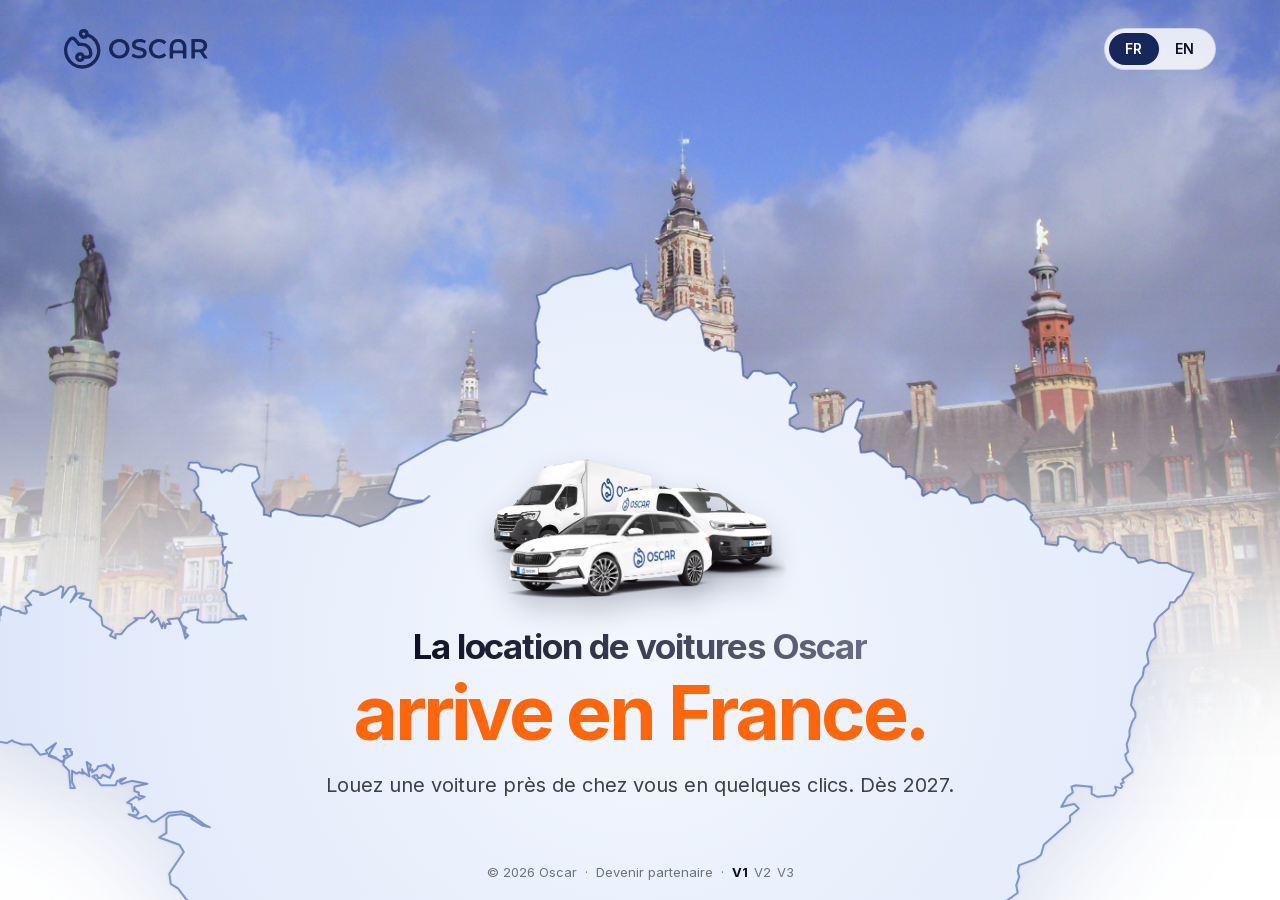
==== index.html @ 3ea986ff "Three background versions (V1 Lille, V2 Lille in summer, V3 Paris) linked at the bottom Co-Authored-" ====
<!doctype html>
<html lang="fr">
<head>
  <meta charset="utf-8">
  <meta name="viewport" content="width=device-width, initial-scale=1">
  <title>Oscar – Bientôt en France</title>
  <meta name="description" content="La location de voitures Oscar arrive bientôt en France.">
  <meta name="robots" content="noindex">
  <meta name="theme-color" content="#FFFFFF">
  <link rel="stylesheet" href="assets/style.css?v=202611020836">
</head>
<body class="bg-v1">
  <!-- Lille (Grand Place) as a blue-toned photo behind the sky above France; it fades into the dark at the edges -->
  <div class="city" aria-hidden="true"></div>

  <header class="top">
    <svg class="logo" xmlns="http://www.w3.org/2000/svg" fill="currentColor" viewBox="0 0 125 35" role="img" aria-label="Oscar"><path fill-rule="evenodd" d="M14.748 7.893a4.31 4.31 0 0 0 5.984-1.202A12.93 12.93 0 0 1 28.7 18.655c-.038 6.971-5.73 12.721-12.698 12.82A12.884 12.884 0 0 1 6.252 9.97a1.37 1.37 0 0 1 1.082-.432 1.47 1.47 0 0 1 1.077.54l3.84 4.73h3.537a5.906 5.906 0 0 1 5.9 5.9v1.248a.99.99 0 0 1-.986.986H17.97a4.31 4.31 0 1 0-.003 2.942h2.738a3.93 3.93 0 0 0 3.925-3.926v-1.247a8.85 8.85 0 0 0-8.842-8.843h-2.137l-2.958-3.643A4.4 4.4 0 0 0 5.65 6.91c-.574.23-1.091.58-1.518 1.027l-.052.056a15.817 15.817 0 0 0 11.736 26.42l.231-.001c8.56-.12 15.555-7.181 15.592-15.744A15.88 15.88 0 0 0 21.422 3.804a4.309 4.309 0 0 0-8.507-.335 4.31 4.31 0 0 0 1.833 4.424m1.633-4.726c.225-.151.49-.231.76-.231v.003a1.373 1.373 0 0 1 1.371 1.367 1.37 1.37 0 1 1-2.131-1.14Zm-2.462 19.872a1.37 1.37 0 1 0 1.37 1.37 1.373 1.373 0 0 0-1.37-1.366z" clip-rule="evenodd"></path><path d="M43.462 24.5a8.1 8.1 0 0 1-3.167-3.032 8.72 8.72 0 0 1 0-8.65 8.1 8.1 0 0 1 3.166-3.024q2.013-1.084 4.524-1.084T52.51 9.8a8.1 8.1 0 0 1 3.164 3.013 8.76 8.76 0 0 1 0 8.673A8.1 8.1 0 0 1 52.51 24.5q-2.021 1.09-4.525 1.09-2.503 0-4.523-1.09m7.478-2.322a5.33 5.33 0 0 0 2.063-2.063 6.24 6.24 0 0 0 0-5.936 5.34 5.34 0 0 0-2.063-2.058 6.27 6.27 0 0 0-5.908 0 5.34 5.34 0 0 0-2.063 2.063 6.24 6.24 0 0 0 0 5.937 5.33 5.33 0 0 0 2.063 2.062 6.27 6.27 0 0 0 5.908 0zm10.537 2.867q-1.515-.463-2.492-1.184a.505.505 0 0 1-.148-.609l.64-1.435a.506.506 0 0 1 .732-.224c.622.4 1.292.72 1.994.954.946.332 1.94.503 2.942.506q1.829 0 2.731-.586.903-.586.903-1.546a1.5 1.5 0 0 0-.505-1.161 3.5 3.5 0 0 0-1.277-.715 32 32 0 0 0-2.11-.586 25 25 0 0 1-3.03-.885 5 5 0 0 1-1.994-1.39q-.831-.948-.833-2.566a4.37 4.37 0 0 1 .74-2.473q.738-1.114 2.226-1.768 1.488-.655 3.646-.657c.996 0 1.989.128 2.953.379.749.179 1.47.459 2.142.832a.506.506 0 0 1 .205.632l-.584 1.43a.514.514 0 0 1-.716.253 9.3 9.3 0 0 0-1.75-.685 8.4 8.4 0 0 0-2.273-.329q-1.805 0-2.683.61t-.884 1.617a1.46 1.46 0 0 0 .505 1.15 3.6 3.6 0 0 0 1.277.702q.774.26 2.11.586 1.531.337 3 .884c.77.296 1.457.773 2.004 1.39q.831.937.833 2.526a4.33 4.33 0 0 1-.738 2.46q-.74 1.104-2.24 1.759t-3.656.657a12.5 12.5 0 0 1-3.67-.528m16.433-.546a8.03 8.03 0 0 1-3.141-3.013q-1.137-1.92-1.137-4.336a8.3 8.3 0 0 1 1.148-4.341 8.1 8.1 0 0 1 3.158-3.013 9.2 9.2 0 0 1 4.484-1.086 9.35 9.35 0 0 1 3.68.703 7.6 7.6 0 0 1 2.47 1.665.505.505 0 0 1-.026.721l-1.24 1.166a.516.516 0 0 1-.71-.012 5.7 5.7 0 0 0-4.034-1.572 6.14 6.14 0 0 0-3.024.739 5.3 5.3 0 0 0-2.085 2.051 6.28 6.28 0 0 0 0 5.955 5.3 5.3 0 0 0 2.085 2.05c.928.502 1.97.756 3.024.739a5.66 5.66 0 0 0 4.032-1.588.517.517 0 0 1 .715-.011l1.24 1.18a.506.506 0 0 1 .025.72 7.5 7.5 0 0 1-2.484 1.662 9.45 9.45 0 0 1-3.692.703A9.24 9.24 0 0 1 77.91 24.5Zm24.928-14.925a6 6 0 0 1 2.543 2.567q.903 1.7.903 4.113v8.935a.504.504 0 0 1-.505.506h-2.021a.505.505 0 0 1-.505-.506v-3.548a.504.504 0 0 0-.505-.505h-7.534a.506.506 0 0 0-.505.505v3.548a.506.506 0 0 1-.505.506H92.21a.505.505 0 0 1-.505-.506v-8.935q0-2.414.902-4.113a6 6 0 0 1 2.544-2.567q1.642-.867 3.844-.867c2.202 0 2.749.289 3.843.867m-.112 9.002a.503.503 0 0 0 .505-.506v-2.097q0-2.273-1.124-3.434-1.124-1.16-3.141-1.16-2.022 0-3.142 1.16-1.12 1.161-1.125 3.434v2.092a.505.505 0 0 0 .505.505zm19.266 7.124a.5.5 0 0 1-.418-.22l-3.639-5.234q-.316.03-.631.024h-3.195a.505.505 0 0 0-.505.506v4.399a.504.504 0 0 1-.505.505h-2.021a.507.507 0 0 1-.506-.505V9.153a.504.504 0 0 1 .506-.505h6.241q2.133 0 3.716.704a5.4 5.4 0 0 1 2.425 2.02q.846 1.314.844 3.118 0 1.853-.902 3.188a5.2 5.2 0 0 1-2.054 1.757.5.5 0 0 0-.26.33.5.5 0 0 0 .08.413l3.313 4.728a.505.505 0 0 1-.439.793h-2.05Zm-1.806-13.634q-1.034-.845-3.024-.845h-3.053a.505.505 0 0 0-.505.505v5.52a.504.504 0 0 0 .505.506h3.053q1.993 0 3.024-.856 1.03-.855 1.032-2.426 0-1.56-1.032-2.404"></path></svg>

    <nav class="lang" aria-label="Langue / Language">
      <button type="button" data-set-lang="fr" aria-pressed="true">FR</button>
      <button type="button" data-set-lang="en" aria-pressed="false">EN</button>
    </nav>
  </header>

  <main class="hero">
    <div class="cars" aria-hidden="true">
      <img class="car truck" src="assets/img/cars/truck.webp" alt="" width="900" height="546">
      <img class="car van" src="assets/img/cars/van.webp" alt="" width="900" height="445">
      <img class="car sedan" src="assets/img/cars/car.webp" alt="" width="900" height="385">
    </div>

    <!-- Northern and central France. The cars and the text stand inside it, around the latitude of Amiens. -->
    <div class="land">
      <svg class="france" viewBox="0 0 886 620" aria-hidden="true" focusable="false">
        <defs>
          <radialGradient id="france-glow" cx="57%" cy="30%" r="85%" gradientUnits="objectBoundingBox">
            <stop offset="0" stop-color="#F3F7FE"/>
            <stop offset=".45" stop-color="#E4ECFB"/>
            <stop offset="1" stop-color="#CCDAF6"/>
          </radialGradient>
        </defs>
        <path d="M499 6 501 15 504 19 505 21 502 24 504 28 503 30 505 33 510 34 515 42 523 45 528 40 538 36 540 37 548 48 547 49 550 62 556 66 564 63 565 64 565 66 573 67 575 70 576 83 579 85 583 80 588 80 592 82 600 81 606 86 608 89 609 90 610 88 612 88 613 91 610 94 608 102 612 102 614 109 608 113 608 117 613 120 618 119 631 122 644 116 646 107 655 99 655 100 659 101 658 107 657 106 656 109 653 119 658 124 656 129 657 136 660 136 666 135 673 140 679 146 685 146 688 149 688 154 690 152 695 155 699 161 699 165 700 166 705 163 709 164 712 161 716 162 719 160 722 161 725 165 731 167 733 171 741 170 743 167 749 165 758 169 763 168 770 172 775 179 774 180 774 182 780 188 782 194 784 194 784 199 792 200 793 199 793 194 798 194 805 197 804 200 807 204 810 201 815 204 823 205 828 199 832 198 832 199 836 200 836 202 841 208 846 209 848 212 857 210 862 212 868 212 878 217 886 219 878 234 875 236 873 239 870 239 869 243 862 249 859 254 860 263 857 266 854 274 855 281 852 284 851 290 846 297 844 304 843 310 846 315 846 318 844 321 842 327 842 331 840 337 841 342 839 344 840 348 844 354 844 356 837 361 838 363 836 364 837 366 836 367 832 366 833 369 831 372 820 373 816 371 816 366 805 365 802 366 803 370 799 373 795 380 804 378 807 381 806 382 801 386 801 390 783 406 781 413 777 416 766 420 765 424 766 428 764 434 765 439 754 447 744 457 746 460 740 468 740 473 745 478 742 490 735 493 733 495 735 498 733 502 738 500 743 501 745 500 755 491 755 489 752 488 750 484 754 477 756 476 763 474 769 470 778 469 788 472 790 474 787 480 792 488 789 496 789 502 795 504 794 510 798 510 803 516 806 522 801 529 796 530 795 532 793 531 791 532 789 537 790 543 793 547 802 551 801 556 803 564 809 568 811 572 815 574 810 583 811 589 808 594 806 592 801 594 798 598 796 598 796 601 794 602 786 599 777 605 780 612 785 614 785 622 787 624 794 629 798 629 803 630 804 633 804 636 808 646 801 647 800 650 800 652 793 662 794 668 798 672 796 674 795 678 803 691 806 691 814 694 825 700 827 702 844 699 846 697 849 698 848 701 851 708 848 711 847 716 838 726 837 728 838 736 836 737 836 738 834 741 832 739 831 739 827 746 822 746 818 751 818 749 814 750 813 754 814 760 813 760 810 758 806 762 806 760 801 761 800 764 801 765 797 772 795 771 794 774 789 774 787 773 786 774 785 780 782 780 776 788 783 788 781 793 782 795 778 798 776 796 773 797 770 800 763 800 761 803 761 806 755 803 751 803 747 806 746 810 749 810 748 811 742 812 745 810 743 806 738 807 737 805 731 804 732 802 728 803 733 807 728 808 726 811 722 808 723 804 721 802 715 800 714 797 711 796 709 799 707 798 703 794 693 794 691 793 693 788 691 782 688 780 684 782 670 781 668 777 670 774 680 772 683 767 683 765 677 766 675 762 671 761 670 759 668 765 672 770 671 772 668 774 663 771 659 773 658 775 659 778 661 778 658 781 656 777 651 773 650 762 647 757 649 762 650 773 656 778 655 780 640 779 638 778 639 772 634 769 627 770 612 768 608 766 607 764 608 762 607 760 596 761 582 774 574 778 566 787 558 787 553 789 539 804 534 821 535 822 534 852 535 860 541 862 544 872 539 873 534 870 533 868 527 868 524 870 521 870 517 874 510 874 507 878 508 881 500 880 499 882 495 881 492 877 482 872 472 873 466 880 463 880 461 878 458 871 443 866 444 860 447 859 443 856 444 854 436 853 431 850 427 851 426 855 424 856 418 844 405 844 401 838 391 835 389 837 382 832 376 830 371 831 371 839 370 840 372 844 370 847 353 847 351 843 345 848 343 844 338 842 324 847 318 843 316 835 311 836 305 831 298 836 290 834 290 837 288 838 282 830 276 826 275 820 262 820 256 816 251 814 248 814 237 808 239 804 235 806 234 812 227 810 225 807 230 798 231 791 229 788 227 789 222 787 219 787 218 790 217 790 215 790 215 786 213 785 207 786 207 783 204 781 204 776 206 777 213 775 218 771 226 757 239 685 242 664 241 660 246 648 252 650 255 648 254 643 247 637 242 644 241 652 249 566 253 558 254 558 255 564 264 570 274 582 277 600 282 610 288 616 289 625 290 626 290 617 286 612 290 613 293 615 291 612 286 610 282 605 278 579 272 567 253 549 248 547 245 544 242 544 243 536 247 534 249 534 253 540 259 543 250 534 248 528 253 524 252 520 254 519 251 513 253 514 255 511 253 509 252 505 250 503 250 502 248 501 248 499 245 499 244 498 246 492 251 489 251 485 249 483 246 482 244 484 244 487 242 487 240 483 234 480 228 481 226 474 216 472 215 470 212 469 206 466 205 462 205 466 202 456 196 446 193 444 187 436 182 433 181 426 191 411 188 406 174 401 179 398 179 388 181 386 189 385 197 387 196 388 204 393 209 394 205 392 197 386 190 383 180 384 171 390 169 390 165 386 160 388 153 385 158 386 160 384 157 380 156 383 155 378 152 377 158 373 160 374 160 375 164 373 160 372 160 370 157 369 157 366 166 364 155 362 148 364 147 363 151 360 147 361 148 362 145 362 144 365 134 365 131 361 128 359 131 358 132 360 134 360 135 358 140 360 143 354 142 351 142 355 138 352 140 353 139 352 136 351 138 351 132 352 131 354 128 356 128 354 126 355 127 351 124 349 126 359 122 356 122 357 121 354 121 357 119 356 117 357 114 355 114 363 116 367 113 367 112 355 108 351 109 347 114 344 114 342 113 342 113 340 109 340 111 344 108 345 109 347 107 349 104 347 98 345 103 346 98 344 103 336 96 341 97 343 92 344 86 337 80 337 74 335 73 334 69 336 64 335 62 330 56 325 55 325 55 327 53 330 52 330 54 328 51 330 47 327 45 323 44 325 46 328 43 330 41 328 42 331 43 331 41 334 38 335 28 334 30 329 28 323 24 317 17 312 15 314 13 312 4 311 6 308 29 304 34 304 35 301 33 295 29 294 28 292 26 292 23 290 21 291 18 297 16 297 16 289 11 288 11 286 15 286 16 281 18 281 17 285 19 285 25 285 28 286 36 285 34 286 36 286 41 284 38 284 38 283 36 284 35 283 32 283 36 279 23 281 27 276 34 272 13 280 7 279 6 281 1 280 0 271 3 268 1 266 2 263 5 258 6 259 7 257 10 257 14 258 12 255 18 255 15 252 26 251 25 249 30 247 33 249 33 251 37 249 41 250 39 249 42 246 48 245 50 246 50 244 56 242 57 249 61 247 60 249 64 252 64 246 65 248 65 244 67 242 75 245 78 245 78 246 82 247 83 246 82 242 86 241 82 236 87 231 94 233 92 234 95 234 104 230 106 228 108 229 107 236 112 229 116 228 117 232 113 239 118 233 122 233 119 236 127 238 126 242 134 249 135 255 142 259 140 262 144 264 144 261 148 261 152 256 159 251 157 250 164 250 169 245 171 248 168 252 169 253 173 250 176 257 177 253 178 257 179 254 182 254 180 251 187 250 190 256 192 264 194 262 192 260 192 256 193 257 190 255 188 251 191 246 194 246 194 245 201 244 200 251 204 253 215 253 218 251 224 251 232 250 234 251 232 248 228 249 227 247 224 245 221 240 220 233 217 230 219 229 221 221 220 219 221 212 224 212 221 211 219 214 218 212 218 207 217 205 220 201 218 201 217 193 221 192 216 191 216 193 213 187 214 186 210 182 212 182 211 179 210 181 206 178 206 177 203 177 203 170 198 162 201 159 201 153 199 149 194 147 195 143 201 143 203 146 216 148 217 150 220 148 224 149 226 146 230 144 241 146 243 153 240 156 238 157 238 159 241 166 246 174 246 179 248 179 250 180 251 180 251 177 254 175 262 176 270 179 287 180 289 179 298 181 312 187 328 182 338 174 355 170 360 166 356 169 350 169 337 167 332 164 339 145 367 129 373 127 379 128 410 117 426 103 430 94 441 96 439 94 440 93 438 93 432 87 432 80 434 77 436 78 433 74 434 70 434 62 436 60 434 58 433 47 436 36 434 28 440 26 445 21 458 15 472 13 485 9 489 10 499 6Z"/>
      </svg>

      <h1 data-i18n="title"><span class="pre">La location de voitures Oscar</span> <span class="accent">arrive en France.</span></h1>
      <p class="lead" data-i18n="lead"><span>Louez une voiture près de chez vous en quelques clics.</span> <span class="lead-when">Dès 2027.</span></p>

      <footer class="foot">
        <span>© <span id="year">2026</span> Oscar</span>
        <span class="foot-sep" aria-hidden="true">·</span>
        <a href="https://partenaire.oscarlocation.fr/" data-i18n="partner">Devenir partenaire</a>
        <span class="foot-sep" aria-hidden="true">·</span>
        <span class="versions"><a href="index.html" aria-current="page">V1</a> <a href="v2.html">V2</a> <a href="v3.html">V3</a></span>
      </footer>
    </div>
  </main>

  <script src="assets/i18n.js?v=202611020836"></script>
</body>
</html>
---- assets/style.css ----
@font-face {
  font-family: "Silka";
  src: url(fonts/silka-semibold.ttf) format("truetype");
  font-weight: 600;
  font-display: swap;
}
@font-face {
  font-family: "Inter";
  src: url(fonts/inter-latin.woff2) format("woff2");
  font-weight: 400 700;
  font-display: swap;
}

:root {
  --orange: #FE660C;
  --orange-soft: #FFA875;
  --surface-dark: #232839;
  --white: #FFFFFF;
  /* Light theme, matching the partner site (partenaire.oscarlocation.fr): white, near-black ink, Inter, Oscar orange */
  --ink: #0C0F23;
  --ink-soft: #6A6D85;
  --text: #3B4147;
  --muted: #6B7280;
  --surface: #FFFFFF;
  --surface-soft: #F3F7FA;
  --blue-600: #2949A3;
  --blue-800: #17275B;
}

* { box-sizing: border-box; margin: 0; }

html, body { height: 100%; }

body {
  position: relative;
  min-height: 100svh;
  display: grid;
  grid-template-rows: auto 1fr;
  overflow-x: hidden;
  grid-template-columns: minmax(0, 1fr);
  background: var(--surface);
  color: var(--ink);
  font-family: "Inter", -apple-system, BlinkMacSystemFont, "Segoe UI", Roboto, sans-serif;
  -webkit-font-smoothing: antialiased;
}

/* Lille (Grand Place) behind everything, at the top: in colour with a faint brand-blue wash, faded out towards
   the bottom and the sides. Photo: Marie Lefrançois, public domain, Wikimedia Commons
   (commons.wikimedia.org/wiki/File:Place_du_Général_de_Gaulle,_Lille.JPG) – no credit required. */
.city {
  position: absolute;
  inset: 0 0 auto 0;
  height: min(92svh, 1000px);
  z-index: -1;
  overflow: hidden;
  /* Full strength at the top, then a long, eased fade into the white page towards the bottom and the sides */
  -webkit-mask-image:
    linear-gradient(180deg, #000 0%, #000 34%, rgba(0, 0, 0, .9) 42%, rgba(0, 0, 0, .72) 50%, rgba(0, 0, 0, .5) 58%, rgba(0, 0, 0, .3) 66%, rgba(0, 0, 0, .14) 75%, rgba(0, 0, 0, .04) 86%, transparent 100%),
    radial-gradient(160% 130% at 50% 30%, #000 40%, rgba(0, 0, 0, .6) 62%, rgba(0, 0, 0, .2) 80%, transparent 100%);
  -webkit-mask-composite: source-in;
          mask-image:
    linear-gradient(180deg, #000 0%, #000 34%, rgba(0, 0, 0, .9) 42%, rgba(0, 0, 0, .72) 50%, rgba(0, 0, 0, .5) 58%, rgba(0, 0, 0, .3) 66%, rgba(0, 0, 0, .14) 75%, rgba(0, 0, 0, .04) 86%, transparent 100%),
    radial-gradient(160% 130% at 50% 30%, #000 40%, rgba(0, 0, 0, .6) 62%, rgba(0, 0, 0, .2) 80%, transparent 100%);
          mask-composite: intersect;
}
.city::before,
.city::after {
  content: "";
  position: absolute;
  inset: -12px;
}
.city::before {
  background: var(--city-img) var(--city-pos) / cover no-repeat;
  /* In colour (Patrick: grey looked almost black-and-white) – the blue sky and the warm brick facades, slightly softened */
  /* More colour and a bit more light (Patrick). 1 = the photo as it is: raise saturate() for stronger colours,
     brightness() for a lighter photo. */
  filter: var(--city-filter);
  opacity: .85;
}
/* A faint brand-blue wash over the photo, so it reads as part of the page rather than a snapshot */
.city::after {
  background: linear-gradient(180deg, rgba(41, 73, 163, .08), rgba(41, 73, 163, .02));
  mix-blend-mode: multiply;
}

/* Three background photos to compare (Patrick, 2026-11-02): the page's <body> class picks one.
   v1 = Lille, Grand Place (Marie Lefrançois, public domain, Wikimedia Commons)
   v2 = Lille, Grand Place in summer (supplied by Patrick)
   v3 = Paris at sunset from above (Luca Micheli, Unsplash licence – free, no credit required) */
.bg-v1 { --city-img: url(img/lille-grand-place.jpg);   --city-pos: center 82%; --city-filter: saturate(1.3) brightness(1.1); }
.bg-v2 { --city-img: url(img/lille-grand-place-2.webp); --city-pos: center 60%; --city-filter: saturate(1.1) brightness(1.05); }
.bg-v3 { --city-img: url(img/paris-skyline.jpg);        --city-pos: 30% 55%;    --city-filter: saturate(1.05) brightness(1.05); }

/* Top bar */
.top {
  display: flex;
  align-items: center;
  justify-content: space-between;
  padding: 28px clamp(20px, 5vw, 64px);
}

.logo { width: clamp(110px, 12vw, 144px); height: auto; color: var(--blue-800); }

.lang {
  display: flex;
  padding: 4px;
  border-radius: 999px;
  background: rgba(255, 255, 255, .8);
  backdrop-filter: blur(10px);
  -webkit-backdrop-filter: blur(10px);
  border: 1px solid rgba(12, 15, 35, .1);
}

.lang button {
  font: 600 14px/1 "Inter", sans-serif;
  letter-spacing: .04em;
  color: var(--ink);
  background: transparent;
  border: 0;
  border-radius: 999px;
  padding: 9px 16px;
  cursor: pointer;
  transition: background .2s, color .2s;
}

.lang button:hover { background: var(--surface-soft); }
.lang button[aria-pressed="true"] { background: var(--blue-800); color: var(--white); }   /* same dark blue as the logo */
.lang button:focus-visible { outline: 2px solid var(--blue-600); outline-offset: 2px; }

/* Hero: the cars in the middle, the text under them, northern France behind everything at the bottom */
.hero {
  --cars-w: min(360px, calc((100vw - 96px) * .9), 32.4svh);
  /* The map keeps the size it had with the bigger cars, so France reads the same */
  --map-w: calc(min(620px, calc(100vw - 40px), 55svh) * 2.6);
  /* How deep into France the cars stand: their top is 190 of the map's 886 units below the northern border (about the
     latitude of Amiens). From there down France is wide enough for the cars and the orange line on every screen size. */
  --map-depth: calc(var(--map-w) * 190 / 886 - 8svh);   /* minus 8% of the screen height: the map sits a little lower */
  display: flex;
  flex-direction: column;
  align-items: center;
  justify-content: flex-end;
  text-align: center;
}

.hero h1, .hero .lead { animation: rise .9s .25s ease-out both; }

@keyframes rise {
  from { transform: translateY(16px); opacity: 0; }
  to   { transform: none; opacity: 1; }
}

/* The three Oscar cars as one group above the headline */
.cars {
  position: relative;
  z-index: 2;
  width: var(--cars-w);
  /* The exact outline of the three cars together (measured against Patrick's reference, 2026-10-30) */
  aspect-ratio: 848 / 405;
}

/* The land starts --map-depth above the top of the cars, so the cars and the text all stand inside France.
   (848 / 405 is the cars' outline, so their height is the width / 2.094.) */
.land {
  position: relative;
  width: 100%;
  /* 80px extra room above the map, so the blue glow around the coast is not cut off in a straight line */
  margin-top: calc(var(--cars-w) / -2.094 - var(--map-depth) - 80px);
  padding: calc(var(--cars-w) / 2.094 + var(--map-depth) + 80px + clamp(16px, 2.2vw, 28px)) clamp(20px, 5vw, 64px) 0;
  overflow: hidden;
  isolation: isolate;
  display: flex;
  flex-direction: column;
  align-items: center;
}

/* France: the point 57% across the drawing sits under the centre of the cars, where the north is widest.
   Its size follows the screen (--map-w): on a desktop you see Brittany, the Channel coast and Alsace; on a phone
   mainly the north. The south is cut off by the page edge. */
.france {
  position: absolute;
  top: 80px;
  left: 50%;
  z-index: -1;
  width: var(--map-w);
  height: auto;
  transform: translateX(-57%);
  overflow: visible;
}
.france path {
  fill: url(#france-glow);
  stroke: rgba(41, 73, 163, .5);
  stroke-width: 2;
  stroke-linejoin: round;
  vector-effect: non-scaling-stroke;
  /* A soft glow along the coast, so the land stands out against the Lille photo: a tight bright rim + a wide soft halo */
  filter:
    drop-shadow(0 0 1px rgba(41, 73, 163, .2))
    drop-shadow(0 18px 40px rgba(41, 73, 163, .18));
}

.car {
  position: absolute;
  height: auto;
  filter: drop-shadow(0 14px 14px rgba(12, 15, 35, .22));
}

/* Back to front. Position and size are fixed shares of the box, so the three cars keep exactly the same
   placement and size relative to each other on every screen size (matched to Patrick's reference image). */
.truck { left: 0;      top: 0;      width: 54.13%; z-index: 1; }
.van   { left: 34.08%; top: 17.53%; width: 65.92%; z-index: 2; }
.sedan { left: 4.25%;  top: 37.04%; width: 70.28%; z-index: 3; }

h1 {
  font-family: "Inter", sans-serif;
  font-weight: 700;
  font-size: clamp(26px, 7.6vw, 76px);
  line-height: 1;
  letter-spacing: -.045em;
  text-wrap: balance;
}

/* Smaller lead-in line above the big orange statement */
.pre {
  display: block;
  font-size: .46em;
  line-height: 1.15;
  white-space: nowrap;
  /* Shrinks to the text, so the partner site's dark-to-grey headline gradient runs across the words themselves */
  display: table;
  margin-left: auto;
  margin-right: auto;
  padding-bottom: .04em;
  background: linear-gradient(282deg, var(--ink-soft) 0%, var(--ink) 100%);
  -webkit-background-clip: text;
          background-clip: text;
  color: transparent;
  letter-spacing: -.03em;
  margin-bottom: .18em;
}

.accent { color: var(--orange); }
/* The orange statement ("on its way to France.") always stays on one line; the size above scales it down on phones */
.accent { display: inline-block; white-space: nowrap; }

.lead {
  margin-top: 20px;
  /* Three lines in all: the small line, the orange line and this one, each without a line break.
     The size shrinks with the screen so the whole sentence fits on one line: --lead-k is the sentence's width in
     units of its own font size (measured), so (screen width − margins) / k is the largest size that still fits.
     Never smaller than 15px: on phones and small screens it wraps to two balanced lines instead (Patrick's call). */
  --lead-k: 24.6;
  font-size: max(15px, min(20px, calc((100vw - 40px) / var(--lead-k))));
  text-wrap: balance;
  line-height: 1.55;
  color: var(--text);
}

/* Footer */
.foot {
  margin-top: clamp(40px, 7vh, 80px);
  padding: 0 0 20px;
  font-size: 13px;
  color: var(--muted);
}

:lang(fr) .lead { --lead-k: 31.4; }
/* One line from the width where the sentence fits at 15px or more: (15 × k) + 40 */
@media (min-width: 409px) { :lang(en) .lead { white-space: nowrap; } }
@media (min-width: 511px) { :lang(fr) .lead { white-space: nowrap; } }

/* Phones: the headline as large as fits – the size follows the screen width (vw), so it scales with the phone and the
   longest orange line ("on its way to France.", about 9.1 × its font size wide in Inter Bold) still never wraps. The small line above
   gets a bigger share. The Lille photo moves up, so more of the skyline shows above the coast. */
@media (max-width: 600px) {
  .lead-when { display: block; }   /* phones: "Coming in 2027." on a line of its own */
  h1 { font-size: calc((100vw - 40px) / 9.3); }
  .pre { font-size: .62em; }
  .city::before { transform: translateY(-16%); }
  .bg-v2 { --city-pos: 66% 60%; }   /* keep the belfry in view on a narrow screen */
}

/* "Become a partner" next to the copyright, to the partner site */
.foot { display: flex; flex-wrap: wrap; justify-content: center; align-items: center; gap: 8px; }
.foot a { color: inherit; text-decoration: none; }
.foot a:hover { text-decoration: underline; text-underline-offset: 3px; }
/* Test links between the three background versions; the one you are on is bold */
.foot .versions { display: inline-flex; gap: 6px; }
.foot .versions a[aria-current="page"] { font-weight: 700; color: var(--ink); }

@media (prefers-reduced-motion: reduce) {
  .hero h1, .hero .lead { animation: none; }
}
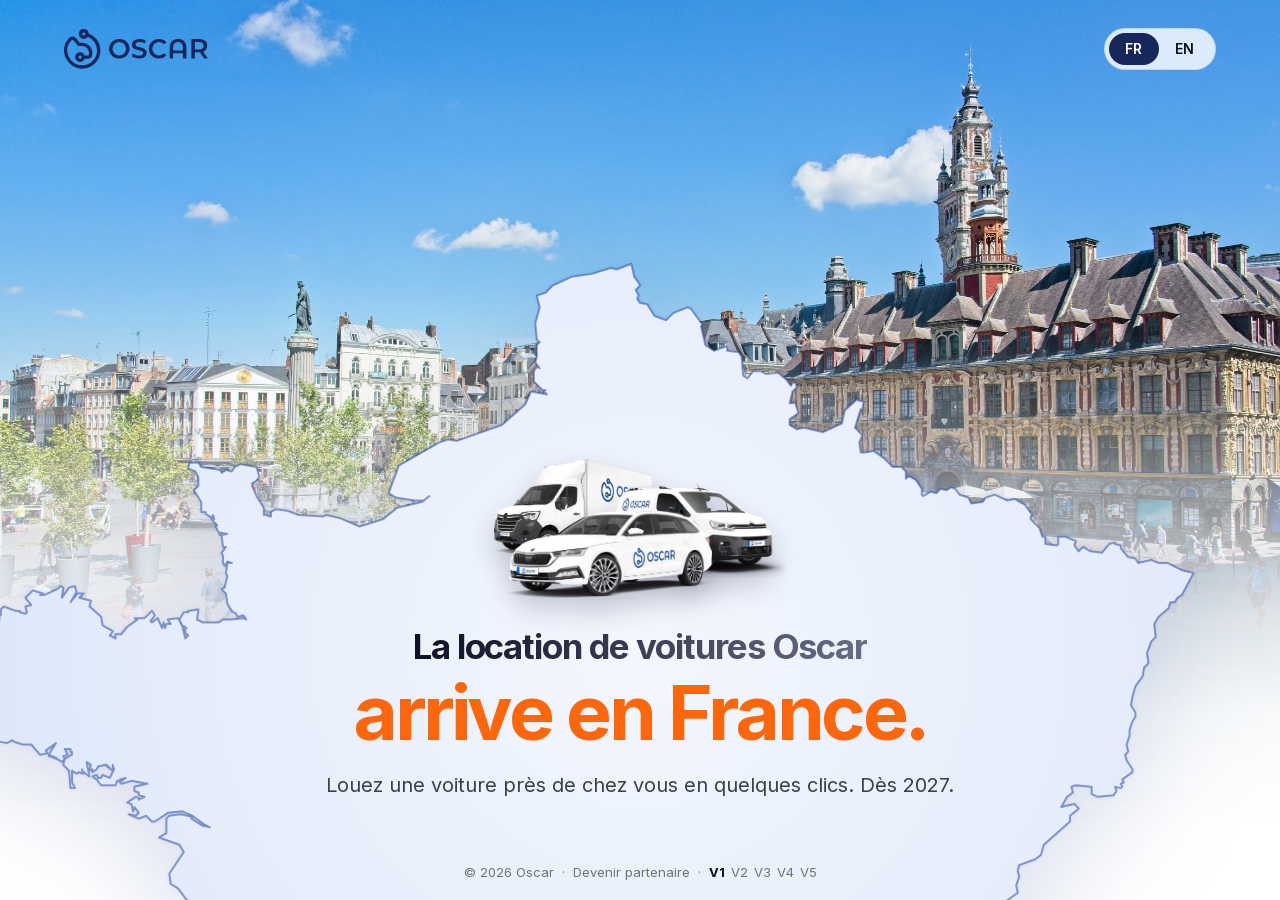
==== commit 04f189bf: "Five background versions from Adobe Stock (web copies only); old V2/V3 removed Co-Authored-By: Claud" ====
--- a/index.html
+++ b/index.html
@@ -7,7 +7,7 @@
   <meta name="description" content="La location de voitures Oscar arrive bientôt en France.">
   <meta name="robots" content="noindex">
   <meta name="theme-color" content="#FFFFFF">
-  <link rel="stylesheet" href="assets/style.css?v=202611020836">
+  <link rel="stylesheet" href="assets/style.css?v=202611020905">
 </head>
 <body class="bg-v1">
   <!-- Lille (Grand Place) as a blue-toned photo behind the sky above France; it fades into the dark at the edges -->
@@ -50,11 +50,11 @@
         <span class="foot-sep" aria-hidden="true">·</span>
         <a href="https://partenaire.oscarlocation.fr/" data-i18n="partner">Devenir partenaire</a>
         <span class="foot-sep" aria-hidden="true">·</span>
-        <span class="versions"><a href="index.html" aria-current="page">V1</a> <a href="v2.html">V2</a> <a href="v3.html">V3</a></span>
+        <span class="versions"><a href="index.html" aria-current="page">V1</a> <a href="v2.html">V2</a> <a href="v3.html">V3</a> <a href="v4.html">V4</a> <a href="v5.html">V5</a></span>
       </footer>
     </div>
   </main>
 
-  <script src="assets/i18n.js?v=202611020836"></script>
+  <script src="assets/i18n.js?v=202611020905"></script>
 </body>
 </html>
--- a/assets/style.css
+++ b/assets/style.css
@@ -75,6 +75,7 @@
   /* More colour and a bit more light (Patrick). 1 = the photo as it is: raise saturate() for stronger colours,
      brightness() for a lighter photo. */
   filter: var(--city-filter);
+  top: var(--city-top, -12px);
   opacity: .85;
 }
 /* A faint brand-blue wash over the photo, so it reads as part of the page rather than a snapshot */
@@ -83,13 +84,20 @@
   mix-blend-mode: multiply;
 }
 
-/* Three background photos to compare (Patrick, 2026-11-02): the page's <body> class picks one.
-   v1 = Lille, Grand Place (Marie Lefrançois, public domain, Wikimedia Commons)
-   v2 = Lille, Grand Place in summer (supplied by Patrick)
-   v3 = Paris at sunset from above (Luca Micheli, Unsplash licence – free, no credit required) */
-.bg-v1 { --city-img: url(img/lille-grand-place.jpg);   --city-pos: center 82%; --city-filter: saturate(1.3) brightness(1.1); }
-.bg-v2 { --city-img: url(img/lille-grand-place-2.webp); --city-pos: center 60%; --city-filter: saturate(1.1) brightness(1.05); }
-.bg-v3 { --city-img: url(img/paris-skyline.jpg);        --city-pos: 30% 55%;    --city-filter: saturate(1.05) brightness(1.05); }
+/* Five background photos to compare (Patrick, 2026-11-02): the page's <body> class picks one (index.html = V1,
+   v2.html … v5.html). All are licensed Adobe Stock photos; only these resized copies are published (originals stay
+   local, see .gitignore). Each is shown in its own colours: no blue wash, full opacity – only the fade-out stays.
+   --city-pos is the crop (horizontal vertical): raise the second number to move the photo up. --city-top lets the
+   photo start above the page on wider screens, for photos whose buildings sit low – the bottom stays where it is,
+   so no edge shows (phones always lift the photo by 16%). */
+.bg-v1 { --city-img: url(img/bg-1.jpg); --city-pos: center 40%; }
+.bg-v2 { --city-img: url(img/bg-2.jpg); --city-pos: center 25%; }
+.bg-v3 { --city-img: url(img/bg-3.jpg); --city-pos: 40% 100%; --city-top: -42%; }
+.bg-v4 { --city-img: url(img/bg-4.jpg); --city-pos: center 72%; }
+.bg-v5 { --city-img: url(img/bg-5.jpg); --city-pos: center 100%; --city-top: -22%; }
+[class^="bg-v"] { --city-filter: none; }
+[class^="bg-v"] .city::before { opacity: 1; }
+[class^="bg-v"] .city::after { display: none; }
 
 /* Top bar */
 .top {
@@ -276,7 +284,6 @@
   h1 { font-size: calc((100vw - 40px) / 9.3); }
   .pre { font-size: .62em; }
   .city::before { transform: translateY(-16%); }
-  .bg-v2 { --city-pos: 66% 60%; }   /* keep the belfry in view on a narrow screen */
 }
 
 /* "Become a partner" next to the copyright, to the partner site */
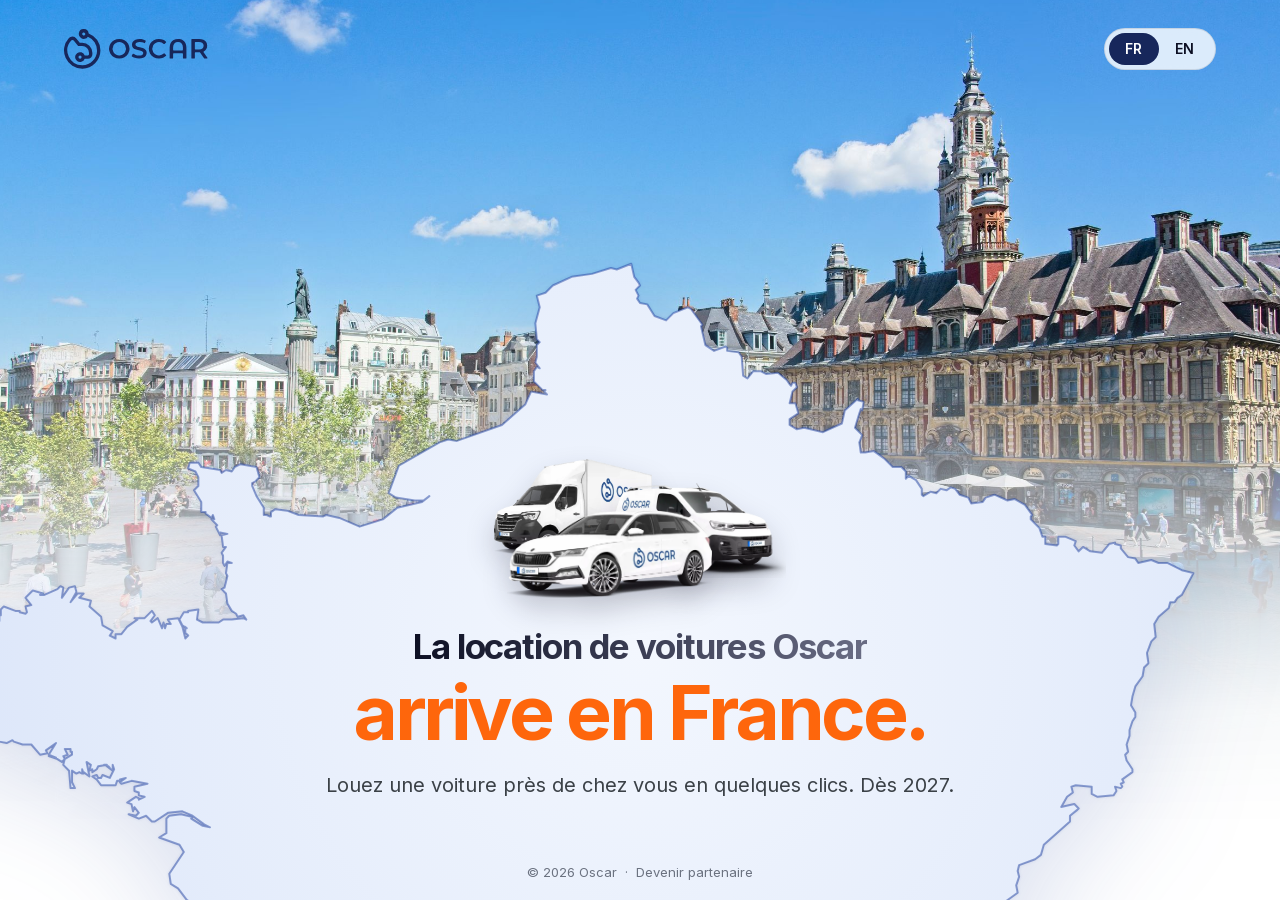
==== commit e200f00d: "Keep V1 only (photo 20px higher); remove V2-V5 and the version links Co-Authored-By: Claude Opus 5.5" ====
--- a/index.html
+++ b/index.html
@@ -7,7 +7,7 @@
   <meta name="description" content="La location de voitures Oscar arrive bientôt en France.">
   <meta name="robots" content="noindex">
   <meta name="theme-color" content="#FFFFFF">
-  <link rel="stylesheet" href="assets/style.css?v=202611020905">
+  <link rel="stylesheet" href="assets/style.css?v=202611020912">
 </head>
 <body class="bg-v1">
   <!-- Lille (Grand Place) as a blue-toned photo behind the sky above France; it fades into the dark at the edges -->
@@ -49,12 +49,10 @@
         <span>© <span id="year">2026</span> Oscar</span>
         <span class="foot-sep" aria-hidden="true">·</span>
         <a href="https://partenaire.oscarlocation.fr/" data-i18n="partner">Devenir partenaire</a>
-        <span class="foot-sep" aria-hidden="true">·</span>
-        <span class="versions"><a href="index.html" aria-current="page">V1</a> <a href="v2.html">V2</a> <a href="v3.html">V3</a> <a href="v4.html">V4</a> <a href="v5.html">V5</a></span>
       </footer>
     </div>
   </main>
 
-  <script src="assets/i18n.js?v=202611020905"></script>
+  <script src="assets/i18n.js?v=202611020912"></script>
 </body>
 </html>
--- a/assets/style.css
+++ b/assets/style.css
@@ -84,17 +84,11 @@
   mix-blend-mode: multiply;
 }
 
-/* Five background photos to compare (Patrick, 2026-11-02): the page's <body> class picks one (index.html = V1,
-   v2.html … v5.html). All are licensed Adobe Stock photos; only these resized copies are published (originals stay
-   local, see .gitignore). Each is shown in its own colours: no blue wash, full opacity – only the fade-out stays.
-   --city-pos is the crop (horizontal vertical): raise the second number to move the photo up. --city-top lets the
-   photo start above the page on wider screens, for photos whose buildings sit low – the bottom stays where it is,
-   so no edge shows (phones always lift the photo by 16%). */
-.bg-v1 { --city-img: url(img/bg-1.jpg); --city-pos: center 40%; }
-.bg-v2 { --city-img: url(img/bg-2.jpg); --city-pos: center 25%; }
-.bg-v3 { --city-img: url(img/bg-3.jpg); --city-pos: 40% 100%; --city-top: -42%; }
-.bg-v4 { --city-img: url(img/bg-4.jpg); --city-pos: center 72%; }
-.bg-v5 { --city-img: url(img/bg-5.jpg); --city-pos: center 100%; --city-top: -22%; }
+/* The background photo (Patrick chose V1 of five, 2026-11-02): Grand Place, Lille – licensed Adobe Stock photo; only
+   this resized copy is published (the original stays local, see .gitignore). The other candidates (bg-2 … bg-5)
+   stay in assets/img. Shown in its own colours: no blue wash, full opacity – only the fade-out stays.
+   --city-pos is the crop (horizontal vertical); --city-top lets the photo start above the page (more negative = higher). */
+.bg-v1 { --city-img: url(img/bg-1.jpg); --city-pos: center 40%; --city-top: -32px; }   /* 20px higher than at first */
 [class^="bg-v"] { --city-filter: none; }
 [class^="bg-v"] .city::before { opacity: 1; }
 [class^="bg-v"] .city::after { display: none; }
@@ -290,9 +284,6 @@
 .foot { display: flex; flex-wrap: wrap; justify-content: center; align-items: center; gap: 8px; }
 .foot a { color: inherit; text-decoration: none; }
 .foot a:hover { text-decoration: underline; text-underline-offset: 3px; }
-/* Test links between the three background versions; the one you are on is bold */
-.foot .versions { display: inline-flex; gap: 6px; }
-.foot .versions a[aria-current="page"] { font-weight: 700; color: var(--ink); }
 
 @media (prefers-reduced-motion: reduce) {
   .hero h1, .hero .lead { animation: none; }
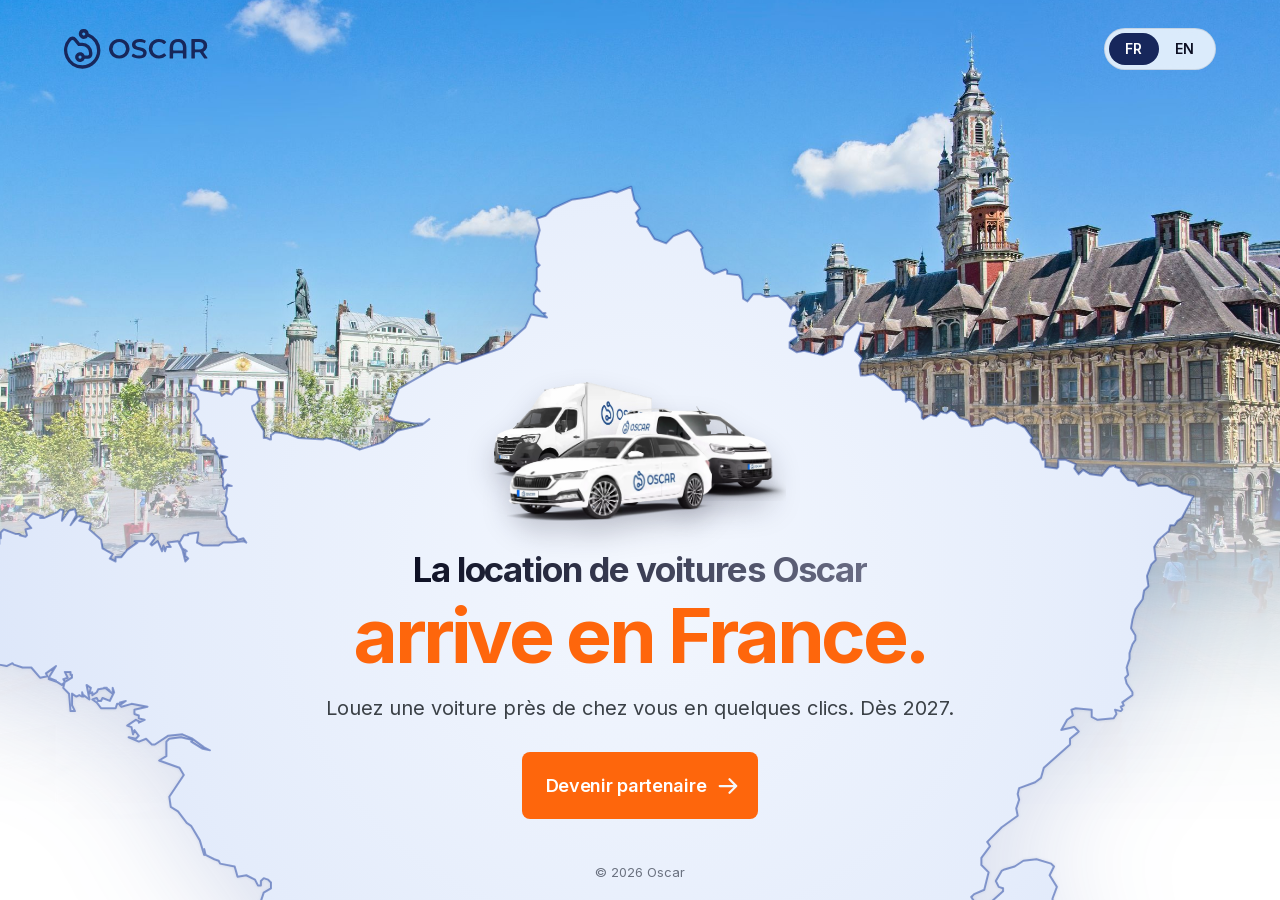
==== commit ad12a65e: "Become a partner: CTA button under the body text, styled like the partner site Co-Authored-By: Claud" ====
--- a/index.html
+++ b/index.html
@@ -7,7 +7,7 @@
   <meta name="description" content="La location de voitures Oscar arrive bientôt en France.">
   <meta name="robots" content="noindex">
   <meta name="theme-color" content="#FFFFFF">
-  <link rel="stylesheet" href="assets/style.css?v=202611020912">
+  <link rel="stylesheet" href="assets/style.css?v=202611021040">
 </head>
 <body class="bg-v1">
   <!-- Lille (Grand Place) as a blue-toned photo behind the sky above France; it fades into the dark at the edges -->
@@ -45,14 +45,17 @@
       <h1 data-i18n="title"><span class="pre">La location de voitures Oscar</span> <span class="accent">arrive en France.</span></h1>
       <p class="lead" data-i18n="lead"><span>Louez une voiture près de chez vous en quelques clics.</span> <span class="lead-when">Dès 2027.</span></p>
 
+      <a class="cta" href="https://partenaire.oscarlocation.fr/">
+        <span class="cta-label" data-i18n="partner">Devenir partenaire</span>
+        <svg class="cta-arrow" viewBox="0 0 256 256" aria-hidden="true"><path d="M224.49,136.49l-72,72a12,12,0,0,1-17-17L187,140H40a12,12,0,0,1,0-24H187L135.51,64.48a12,12,0,0,1,17-17l72,72A12,12,0,0,1,224.49,136.49Z"/></svg>
+      </a>
+
       <footer class="foot">
         <span>© <span id="year">2026</span> Oscar</span>
-        <span class="foot-sep" aria-hidden="true">·</span>
-        <a href="https://partenaire.oscarlocation.fr/" data-i18n="partner">Devenir partenaire</a>
       </footer>
     </div>
   </main>
 
-  <script src="assets/i18n.js?v=202611020912"></script>
+  <script src="assets/i18n.js?v=202611021040"></script>
 </body>
 </html>
--- a/assets/style.css
+++ b/assets/style.css
@@ -280,11 +280,50 @@
   .city::before { transform: translateY(-16%); }
 }
 
-/* "Become a partner" next to the copyright, to the partner site */
-.foot { display: flex; flex-wrap: wrap; justify-content: center; align-items: center; gap: 8px; }
-.foot a { color: inherit; text-decoration: none; }
-.foot a:hover { text-decoration: underline; text-underline-offset: 3px; }
+/* "Become a partner": the partner site's own CTA button (partenaire.oscarlocation.fr, measured 2026-11-02) – Oscar orange,
+   8px corners, Inter SemiBold 18px, padding 20/18/20/24, a bold arrow, and on hover a dark round fill that grows in
+   from the bottom-left corner. */
+.cta {
+  position: relative;
+  display: inline-flex;
+  align-items: center;
+  gap: 10px;
+  margin-top: 28px;
+  padding: 20px 18px 20px 24px;
+  border-radius: 8px;
+  background: var(--orange);
+  color: var(--white);
+  font-family: "Inter", sans-serif;
+  font-size: 18px;
+  font-weight: 600;
+  letter-spacing: -0.3px;
+  line-height: 27px;
+  text-decoration: none;
+  overflow: hidden;
+  isolation: isolate;
+  animation: rise .9s .35s ease-out both;
+}
+.cta::before {
+  content: "";
+  position: absolute;
+  z-index: -1;
+  left: -64px;
+  bottom: -64px;
+  width: 64px;
+  height: 64px;
+  border-radius: 500px;
+  background: #0C1523;
+  transition: width .5s ease, height .5s ease;
+}
+.cta:hover::before, .cta:focus-visible::before { width: calc(100% + 128px); height: calc(100% + 128px); }
+.cta:focus-visible { outline: 2px solid var(--blue-800); outline-offset: 3px; }
+.cta-arrow { width: 24px; height: 24px; fill: #F5F7F9; flex-shrink: 0; }
+@media (max-width: 600px) {
+  .cta { font-size: 16px; padding: 16px 16px 16px 20px; margin-top: 24px; }
+  .cta-arrow { width: 20px; height: 20px; }
+}
+.foot { margin-top: clamp(28px, 5vh, 56px); }
 
 @media (prefers-reduced-motion: reduce) {
-  .hero h1, .hero .lead { animation: none; }
-}
+  .hero h1, .hero .lead, .cta { animation: none; }
+}
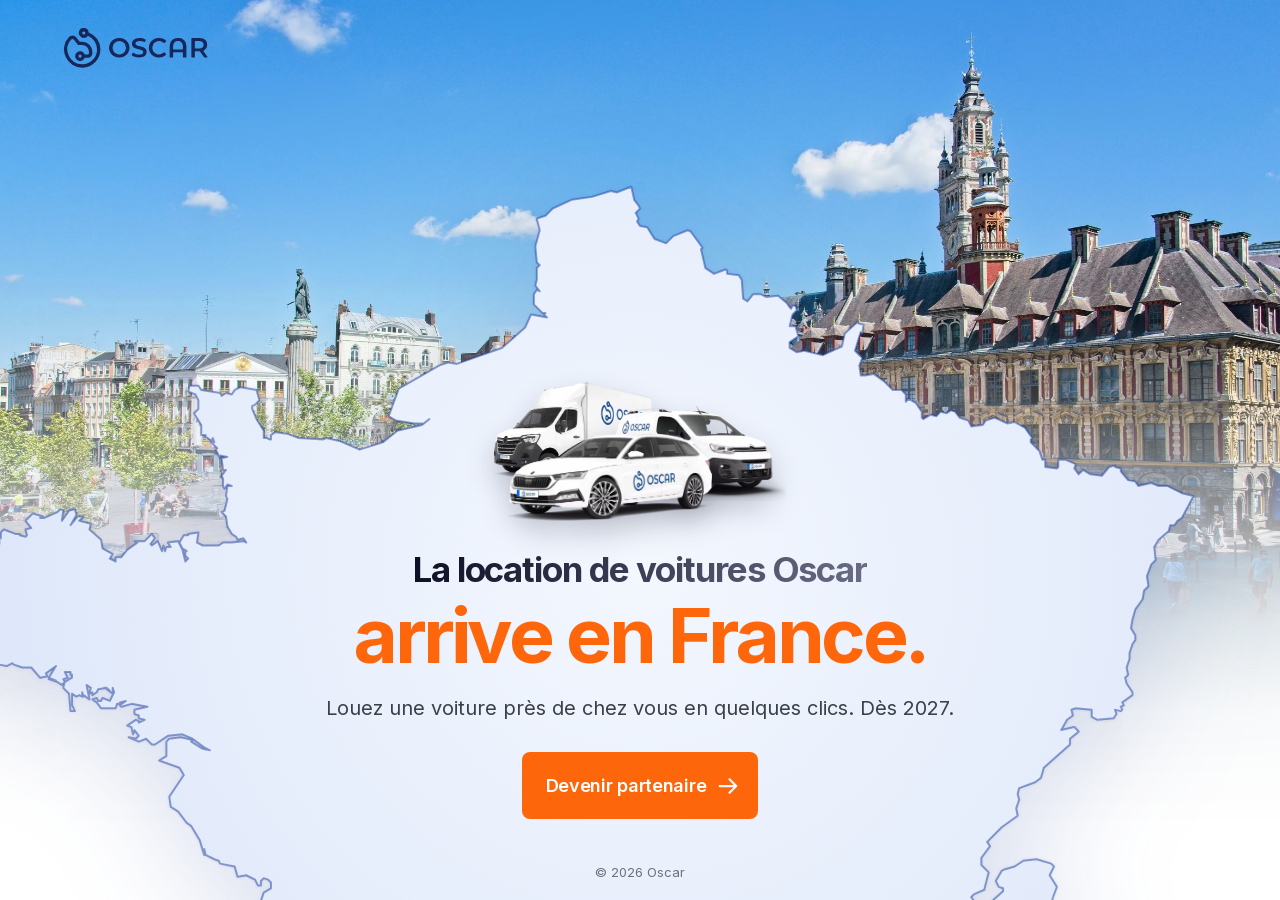
==== commit 5f6aef69: "Remove language switcher: page is French only Co-Authored-By: Claude Opus 5.5 <noreply@anthropic.com" ====
--- a/index.html
+++ b/index.html
@@ -7,7 +7,7 @@
   <meta name="description" content="La location de voitures Oscar arrive bientôt en France.">
   <meta name="robots" content="noindex">
   <meta name="theme-color" content="#FFFFFF">
-  <link rel="stylesheet" href="assets/style.css?v=202611021040">
+  <link rel="stylesheet" href="assets/style.css?v=202611111200">
 </head>
 <body class="bg-v1">
   <!-- Lille (Grand Place) as a blue-toned photo behind the sky above France; it fades into the dark at the edges -->
@@ -15,11 +15,6 @@
 
   <header class="top">
     <svg class="logo" xmlns="http://www.w3.org/2000/svg" fill="currentColor" viewBox="0 0 125 35" role="img" aria-label="Oscar"><path fill-rule="evenodd" d="M14.748 7.893a4.31 4.31 0 0 0 5.984-1.202A12.93 12.93 0 0 1 28.7 18.655c-.038 6.971-5.73 12.721-12.698 12.82A12.884 12.884 0 0 1 6.252 9.97a1.37 1.37 0 0 1 1.082-.432 1.47 1.47 0 0 1 1.077.54l3.84 4.73h3.537a5.906 5.906 0 0 1 5.9 5.9v1.248a.99.99 0 0 1-.986.986H17.97a4.31 4.31 0 1 0-.003 2.942h2.738a3.93 3.93 0 0 0 3.925-3.926v-1.247a8.85 8.85 0 0 0-8.842-8.843h-2.137l-2.958-3.643A4.4 4.4 0 0 0 5.65 6.91c-.574.23-1.091.58-1.518 1.027l-.052.056a15.817 15.817 0 0 0 11.736 26.42l.231-.001c8.56-.12 15.555-7.181 15.592-15.744A15.88 15.88 0 0 0 21.422 3.804a4.309 4.309 0 0 0-8.507-.335 4.31 4.31 0 0 0 1.833 4.424m1.633-4.726c.225-.151.49-.231.76-.231v.003a1.373 1.373 0 0 1 1.371 1.367 1.37 1.37 0 1 1-2.131-1.14Zm-2.462 19.872a1.37 1.37 0 1 0 1.37 1.37 1.373 1.373 0 0 0-1.37-1.366z" clip-rule="evenodd"></path><path d="M43.462 24.5a8.1 8.1 0 0 1-3.167-3.032 8.72 8.72 0 0 1 0-8.65 8.1 8.1 0 0 1 3.166-3.024q2.013-1.084 4.524-1.084T52.51 9.8a8.1 8.1 0 0 1 3.164 3.013 8.76 8.76 0 0 1 0 8.673A8.1 8.1 0 0 1 52.51 24.5q-2.021 1.09-4.525 1.09-2.503 0-4.523-1.09m7.478-2.322a5.33 5.33 0 0 0 2.063-2.063 6.24 6.24 0 0 0 0-5.936 5.34 5.34 0 0 0-2.063-2.058 6.27 6.27 0 0 0-5.908 0 5.34 5.34 0 0 0-2.063 2.063 6.24 6.24 0 0 0 0 5.937 5.33 5.33 0 0 0 2.063 2.062 6.27 6.27 0 0 0 5.908 0zm10.537 2.867q-1.515-.463-2.492-1.184a.505.505 0 0 1-.148-.609l.64-1.435a.506.506 0 0 1 .732-.224c.622.4 1.292.72 1.994.954.946.332 1.94.503 2.942.506q1.829 0 2.731-.586.903-.586.903-1.546a1.5 1.5 0 0 0-.505-1.161 3.5 3.5 0 0 0-1.277-.715 32 32 0 0 0-2.11-.586 25 25 0 0 1-3.03-.885 5 5 0 0 1-1.994-1.39q-.831-.948-.833-2.566a4.37 4.37 0 0 1 .74-2.473q.738-1.114 2.226-1.768 1.488-.655 3.646-.657c.996 0 1.989.128 2.953.379.749.179 1.47.459 2.142.832a.506.506 0 0 1 .205.632l-.584 1.43a.514.514 0 0 1-.716.253 9.3 9.3 0 0 0-1.75-.685 8.4 8.4 0 0 0-2.273-.329q-1.805 0-2.683.61t-.884 1.617a1.46 1.46 0 0 0 .505 1.15 3.6 3.6 0 0 0 1.277.702q.774.26 2.11.586 1.531.337 3 .884c.77.296 1.457.773 2.004 1.39q.831.937.833 2.526a4.33 4.33 0 0 1-.738 2.46q-.74 1.104-2.24 1.759t-3.656.657a12.5 12.5 0 0 1-3.67-.528m16.433-.546a8.03 8.03 0 0 1-3.141-3.013q-1.137-1.92-1.137-4.336a8.3 8.3 0 0 1 1.148-4.341 8.1 8.1 0 0 1 3.158-3.013 9.2 9.2 0 0 1 4.484-1.086 9.35 9.35 0 0 1 3.68.703 7.6 7.6 0 0 1 2.47 1.665.505.505 0 0 1-.026.721l-1.24 1.166a.516.516 0 0 1-.71-.012 5.7 5.7 0 0 0-4.034-1.572 6.14 6.14 0 0 0-3.024.739 5.3 5.3 0 0 0-2.085 2.051 6.28 6.28 0 0 0 0 5.955 5.3 5.3 0 0 0 2.085 2.05c.928.502 1.97.756 3.024.739a5.66 5.66 0 0 0 4.032-1.588.517.517 0 0 1 .715-.011l1.24 1.18a.506.506 0 0 1 .025.72 7.5 7.5 0 0 1-2.484 1.662 9.45 9.45 0 0 1-3.692.703A9.24 9.24 0 0 1 77.91 24.5Zm24.928-14.925a6 6 0 0 1 2.543 2.567q.903 1.7.903 4.113v8.935a.504.504 0 0 1-.505.506h-2.021a.505.505 0 0 1-.505-.506v-3.548a.504.504 0 0 0-.505-.505h-7.534a.506.506 0 0 0-.505.505v3.548a.506.506 0 0 1-.505.506H92.21a.505.505 0 0 1-.505-.506v-8.935q0-2.414.902-4.113a6 6 0 0 1 2.544-2.567q1.642-.867 3.844-.867c2.202 0 2.749.289 3.843.867m-.112 9.002a.503.503 0 0 0 .505-.506v-2.097q0-2.273-1.124-3.434-1.124-1.16-3.141-1.16-2.022 0-3.142 1.16-1.12 1.161-1.125 3.434v2.092a.505.505 0 0 0 .505.505zm19.266 7.124a.5.5 0 0 1-.418-.22l-3.639-5.234q-.316.03-.631.024h-3.195a.505.505 0 0 0-.505.506v4.399a.504.504 0 0 1-.505.505h-2.021a.507.507 0 0 1-.506-.505V9.153a.504.504 0 0 1 .506-.505h6.241q2.133 0 3.716.704a5.4 5.4 0 0 1 2.425 2.02q.846 1.314.844 3.118 0 1.853-.902 3.188a5.2 5.2 0 0 1-2.054 1.757.5.5 0 0 0-.26.33.5.5 0 0 0 .08.413l3.313 4.728a.505.505 0 0 1-.439.793h-2.05Zm-1.806-13.634q-1.034-.845-3.024-.845h-3.053a.505.505 0 0 0-.505.505v5.52a.504.504 0 0 0 .505.506h3.053q1.993 0 3.024-.856 1.03-.855 1.032-2.426 0-1.56-1.032-2.404"></path></svg>
-
-    <nav class="lang" aria-label="Langue / Language">
-      <button type="button" data-set-lang="fr" aria-pressed="true">FR</button>
-      <button type="button" data-set-lang="en" aria-pressed="false">EN</button>
-    </nav>
   </header>
 
   <main class="hero">
@@ -42,11 +37,11 @@
         <path d="M499 6 501 15 504 19 505 21 502 24 504 28 503 30 505 33 510 34 515 42 523 45 528 40 538 36 540 37 548 48 547 49 550 62 556 66 564 63 565 64 565 66 573 67 575 70 576 83 579 85 583 80 588 80 592 82 600 81 606 86 608 89 609 90 610 88 612 88 613 91 610 94 608 102 612 102 614 109 608 113 608 117 613 120 618 119 631 122 644 116 646 107 655 99 655 100 659 101 658 107 657 106 656 109 653 119 658 124 656 129 657 136 660 136 666 135 673 140 679 146 685 146 688 149 688 154 690 152 695 155 699 161 699 165 700 166 705 163 709 164 712 161 716 162 719 160 722 161 725 165 731 167 733 171 741 170 743 167 749 165 758 169 763 168 770 172 775 179 774 180 774 182 780 188 782 194 784 194 784 199 792 200 793 199 793 194 798 194 805 197 804 200 807 204 810 201 815 204 823 205 828 199 832 198 832 199 836 200 836 202 841 208 846 209 848 212 857 210 862 212 868 212 878 217 886 219 878 234 875 236 873 239 870 239 869 243 862 249 859 254 860 263 857 266 854 274 855 281 852 284 851 290 846 297 844 304 843 310 846 315 846 318 844 321 842 327 842 331 840 337 841 342 839 344 840 348 844 354 844 356 837 361 838 363 836 364 837 366 836 367 832 366 833 369 831 372 820 373 816 371 816 366 805 365 802 366 803 370 799 373 795 380 804 378 807 381 806 382 801 386 801 390 783 406 781 413 777 416 766 420 765 424 766 428 764 434 765 439 754 447 744 457 746 460 740 468 740 473 745 478 742 490 735 493 733 495 735 498 733 502 738 500 743 501 745 500 755 491 755 489 752 488 750 484 754 477 756 476 763 474 769 470 778 469 788 472 790 474 787 480 792 488 789 496 789 502 795 504 794 510 798 510 803 516 806 522 801 529 796 530 795 532 793 531 791 532 789 537 790 543 793 547 802 551 801 556 803 564 809 568 811 572 815 574 810 583 811 589 808 594 806 592 801 594 798 598 796 598 796 601 794 602 786 599 777 605 780 612 785 614 785 622 787 624 794 629 798 629 803 630 804 633 804 636 808 646 801 647 800 650 800 652 793 662 794 668 798 672 796 674 795 678 803 691 806 691 814 694 825 700 827 702 844 699 846 697 849 698 848 701 851 708 848 711 847 716 838 726 837 728 838 736 836 737 836 738 834 741 832 739 831 739 827 746 822 746 818 751 818 749 814 750 813 754 814 760 813 760 810 758 806 762 806 760 801 761 800 764 801 765 797 772 795 771 794 774 789 774 787 773 786 774 785 780 782 780 776 788 783 788 781 793 782 795 778 798 776 796 773 797 770 800 763 800 761 803 761 806 755 803 751 803 747 806 746 810 749 810 748 811 742 812 745 810 743 806 738 807 737 805 731 804 732 802 728 803 733 807 728 808 726 811 722 808 723 804 721 802 715 800 714 797 711 796 709 799 707 798 703 794 693 794 691 793 693 788 691 782 688 780 684 782 670 781 668 777 670 774 680 772 683 767 683 765 677 766 675 762 671 761 670 759 668 765 672 770 671 772 668 774 663 771 659 773 658 775 659 778 661 778 658 781 656 777 651 773 650 762 647 757 649 762 650 773 656 778 655 780 640 779 638 778 639 772 634 769 627 770 612 768 608 766 607 764 608 762 607 760 596 761 582 774 574 778 566 787 558 787 553 789 539 804 534 821 535 822 534 852 535 860 541 862 544 872 539 873 534 870 533 868 527 868 524 870 521 870 517 874 510 874 507 878 508 881 500 880 499 882 495 881 492 877 482 872 472 873 466 880 463 880 461 878 458 871 443 866 444 860 447 859 443 856 444 854 436 853 431 850 427 851 426 855 424 856 418 844 405 844 401 838 391 835 389 837 382 832 376 830 371 831 371 839 370 840 372 844 370 847 353 847 351 843 345 848 343 844 338 842 324 847 318 843 316 835 311 836 305 831 298 836 290 834 290 837 288 838 282 830 276 826 275 820 262 820 256 816 251 814 248 814 237 808 239 804 235 806 234 812 227 810 225 807 230 798 231 791 229 788 227 789 222 787 219 787 218 790 217 790 215 790 215 786 213 785 207 786 207 783 204 781 204 776 206 777 213 775 218 771 226 757 239 685 242 664 241 660 246 648 252 650 255 648 254 643 247 637 242 644 241 652 249 566 253 558 254 558 255 564 264 570 274 582 277 600 282 610 288 616 289 625 290 626 290 617 286 612 290 613 293 615 291 612 286 610 282 605 278 579 272 567 253 549 248 547 245 544 242 544 243 536 247 534 249 534 253 540 259 543 250 534 248 528 253 524 252 520 254 519 251 513 253 514 255 511 253 509 252 505 250 503 250 502 248 501 248 499 245 499 244 498 246 492 251 489 251 485 249 483 246 482 244 484 244 487 242 487 240 483 234 480 228 481 226 474 216 472 215 470 212 469 206 466 205 462 205 466 202 456 196 446 193 444 187 436 182 433 181 426 191 411 188 406 174 401 179 398 179 388 181 386 189 385 197 387 196 388 204 393 209 394 205 392 197 386 190 383 180 384 171 390 169 390 165 386 160 388 153 385 158 386 160 384 157 380 156 383 155 378 152 377 158 373 160 374 160 375 164 373 160 372 160 370 157 369 157 366 166 364 155 362 148 364 147 363 151 360 147 361 148 362 145 362 144 365 134 365 131 361 128 359 131 358 132 360 134 360 135 358 140 360 143 354 142 351 142 355 138 352 140 353 139 352 136 351 138 351 132 352 131 354 128 356 128 354 126 355 127 351 124 349 126 359 122 356 122 357 121 354 121 357 119 356 117 357 114 355 114 363 116 367 113 367 112 355 108 351 109 347 114 344 114 342 113 342 113 340 109 340 111 344 108 345 109 347 107 349 104 347 98 345 103 346 98 344 103 336 96 341 97 343 92 344 86 337 80 337 74 335 73 334 69 336 64 335 62 330 56 325 55 325 55 327 53 330 52 330 54 328 51 330 47 327 45 323 44 325 46 328 43 330 41 328 42 331 43 331 41 334 38 335 28 334 30 329 28 323 24 317 17 312 15 314 13 312 4 311 6 308 29 304 34 304 35 301 33 295 29 294 28 292 26 292 23 290 21 291 18 297 16 297 16 289 11 288 11 286 15 286 16 281 18 281 17 285 19 285 25 285 28 286 36 285 34 286 36 286 41 284 38 284 38 283 36 284 35 283 32 283 36 279 23 281 27 276 34 272 13 280 7 279 6 281 1 280 0 271 3 268 1 266 2 263 5 258 6 259 7 257 10 257 14 258 12 255 18 255 15 252 26 251 25 249 30 247 33 249 33 251 37 249 41 250 39 249 42 246 48 245 50 246 50 244 56 242 57 249 61 247 60 249 64 252 64 246 65 248 65 244 67 242 75 245 78 245 78 246 82 247 83 246 82 242 86 241 82 236 87 231 94 233 92 234 95 234 104 230 106 228 108 229 107 236 112 229 116 228 117 232 113 239 118 233 122 233 119 236 127 238 126 242 134 249 135 255 142 259 140 262 144 264 144 261 148 261 152 256 159 251 157 250 164 250 169 245 171 248 168 252 169 253 173 250 176 257 177 253 178 257 179 254 182 254 180 251 187 250 190 256 192 264 194 262 192 260 192 256 193 257 190 255 188 251 191 246 194 246 194 245 201 244 200 251 204 253 215 253 218 251 224 251 232 250 234 251 232 248 228 249 227 247 224 245 221 240 220 233 217 230 219 229 221 221 220 219 221 212 224 212 221 211 219 214 218 212 218 207 217 205 220 201 218 201 217 193 221 192 216 191 216 193 213 187 214 186 210 182 212 182 211 179 210 181 206 178 206 177 203 177 203 170 198 162 201 159 201 153 199 149 194 147 195 143 201 143 203 146 216 148 217 150 220 148 224 149 226 146 230 144 241 146 243 153 240 156 238 157 238 159 241 166 246 174 246 179 248 179 250 180 251 180 251 177 254 175 262 176 270 179 287 180 289 179 298 181 312 187 328 182 338 174 355 170 360 166 356 169 350 169 337 167 332 164 339 145 367 129 373 127 379 128 410 117 426 103 430 94 441 96 439 94 440 93 438 93 432 87 432 80 434 77 436 78 433 74 434 70 434 62 436 60 434 58 433 47 436 36 434 28 440 26 445 21 458 15 472 13 485 9 489 10 499 6Z"/>
       </svg>
 
-      <h1 data-i18n="title"><span class="pre">La location de voitures Oscar</span> <span class="accent">arrive en France.</span></h1>
-      <p class="lead" data-i18n="lead"><span>Louez une voiture près de chez vous en quelques clics.</span> <span class="lead-when">Dès 2027.</span></p>
+      <h1><span class="pre">La location de voitures Oscar</span> <span class="accent">arrive en France.</span></h1>
+      <p class="lead"><span>Louez une voiture près de chez vous en quelques clics.</span> <span class="lead-when">Dès 2027.</span></p>
 
       <a class="cta" href="https://partenaire.oscarlocation.fr/">
-        <span class="cta-label" data-i18n="partner">Devenir partenaire</span>
+        <span class="cta-label">Devenir partenaire</span>
         <svg class="cta-arrow" viewBox="0 0 256 256" aria-hidden="true"><path d="M224.49,136.49l-72,72a12,12,0,0,1-17-17L187,140H40a12,12,0,0,1,0-24H187L135.51,64.48a12,12,0,0,1,17-17l72,72A12,12,0,0,1,224.49,136.49Z"/></svg>
       </a>
 
@@ -56,6 +51,6 @@
     </div>
   </main>
 
-  <script src="assets/i18n.js?v=202611021040"></script>
+  <script>document.getElementById("year").textContent = new Date().getFullYear();</script>
 </body>
 </html>
--- a/assets/style.css
+++ b/assets/style.css
@@ -99,35 +99,12 @@
   align-items: center;
   justify-content: space-between;
   padding: 28px clamp(20px, 5vw, 64px);
+  /* Above the map area, so the logo is never covered on low screens */
+  position: relative;
+  z-index: 10;
 }
 
 .logo { width: clamp(110px, 12vw, 144px); height: auto; color: var(--blue-800); }
-
-.lang {
-  display: flex;
-  padding: 4px;
-  border-radius: 999px;
-  background: rgba(255, 255, 255, .8);
-  backdrop-filter: blur(10px);
-  -webkit-backdrop-filter: blur(10px);
-  border: 1px solid rgba(12, 15, 35, .1);
-}
-
-.lang button {
-  font: 600 14px/1 "Inter", sans-serif;
-  letter-spacing: .04em;
-  color: var(--ink);
-  background: transparent;
-  border: 0;
-  border-radius: 999px;
-  padding: 9px 16px;
-  cursor: pointer;
-  transition: background .2s, color .2s;
-}
-
-.lang button:hover { background: var(--surface-soft); }
-.lang button[aria-pressed="true"] { background: var(--blue-800); color: var(--white); }   /* same dark blue as the logo */
-.lang button:focus-visible { outline: 2px solid var(--blue-600); outline-offset: 2px; }
 
 /* Hero: the cars in the middle, the text under them, northern France behind everything at the bottom */
 .hero {
@@ -265,10 +242,9 @@
   color: var(--muted);
 }
 
-:lang(fr) .lead { --lead-k: 31.4; }
+.lead { --lead-k: 31.4; }
 /* One line from the width where the sentence fits at 15px or more: (15 × k) + 40 */
-@media (min-width: 409px) { :lang(en) .lead { white-space: nowrap; } }
-@media (min-width: 511px) { :lang(fr) .lead { white-space: nowrap; } }
+@media (min-width: 511px) { .lead { white-space: nowrap; } }
 
 /* Phones: the headline as large as fits – the size follows the screen width (vw), so it scales with the phone and the
    longest orange line ("on its way to France.", about 9.1 × its font size wide in Inter Bold) still never wraps. The small line above
